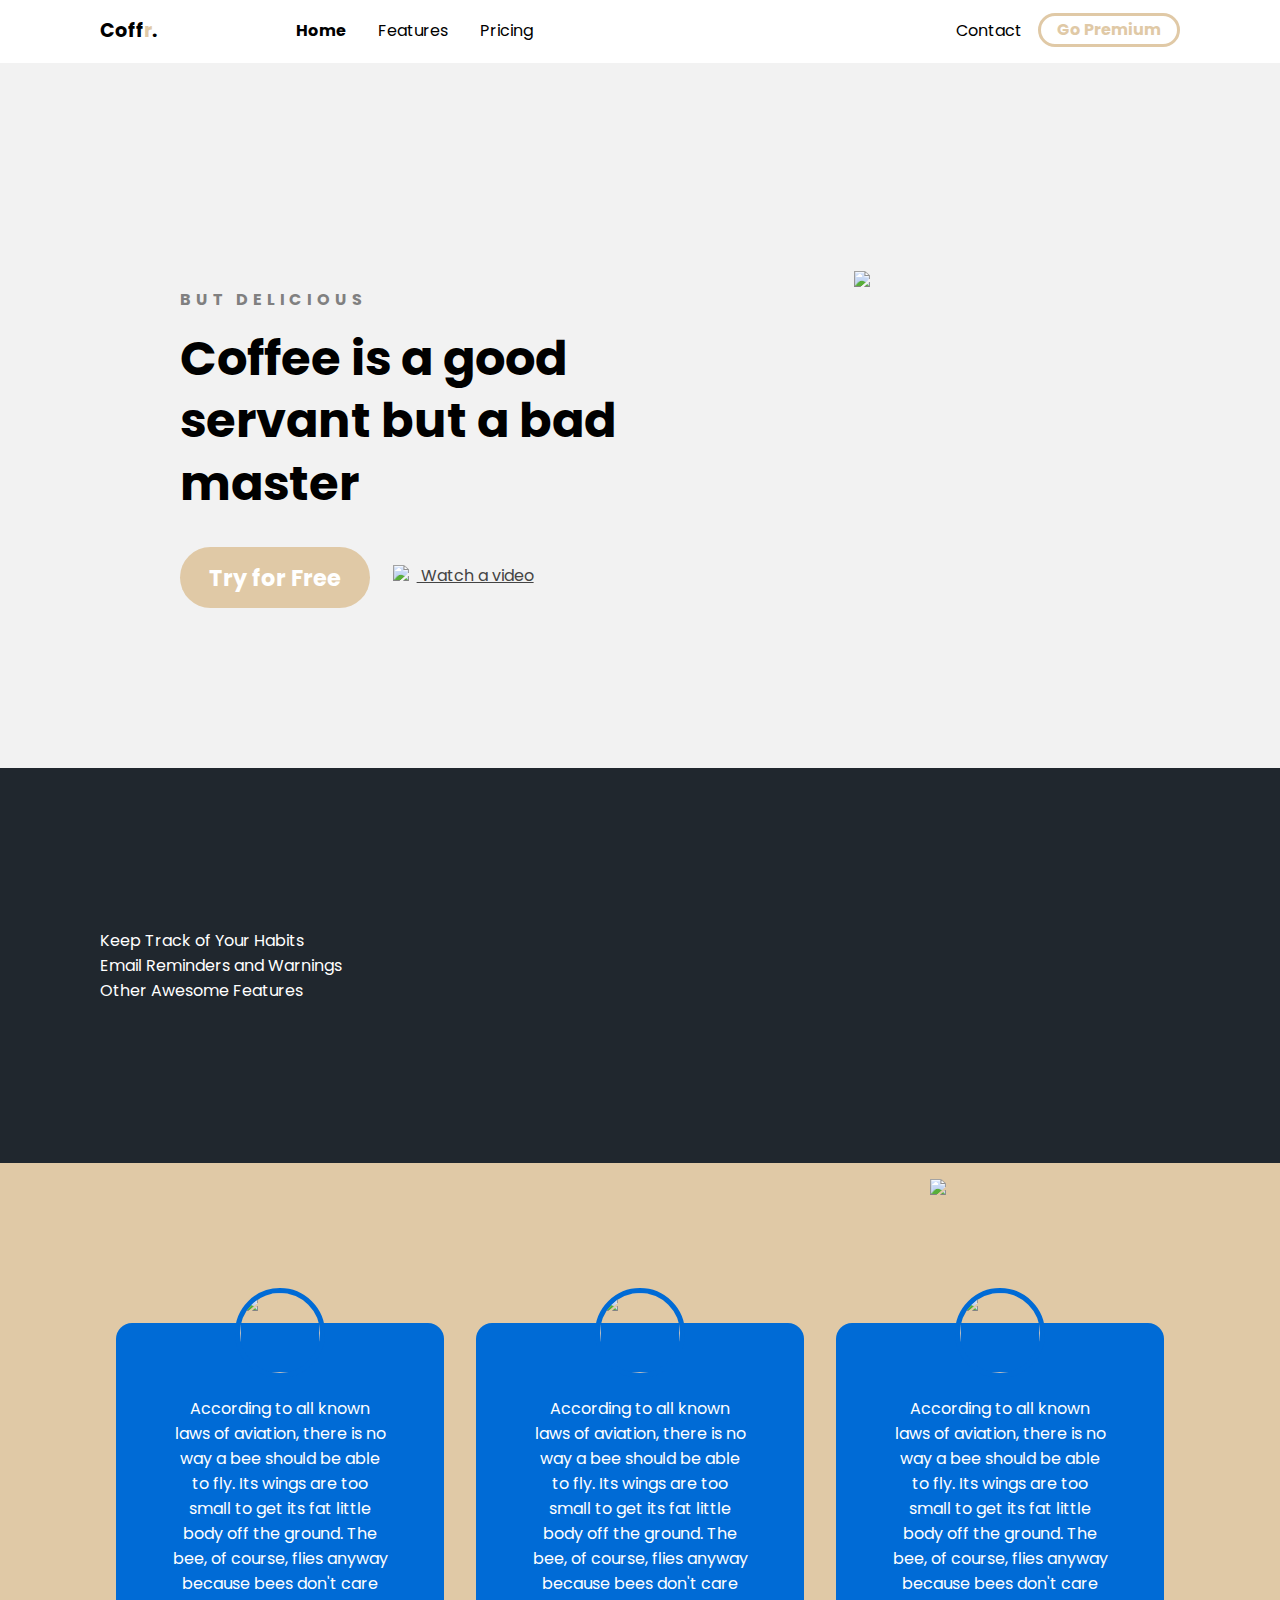
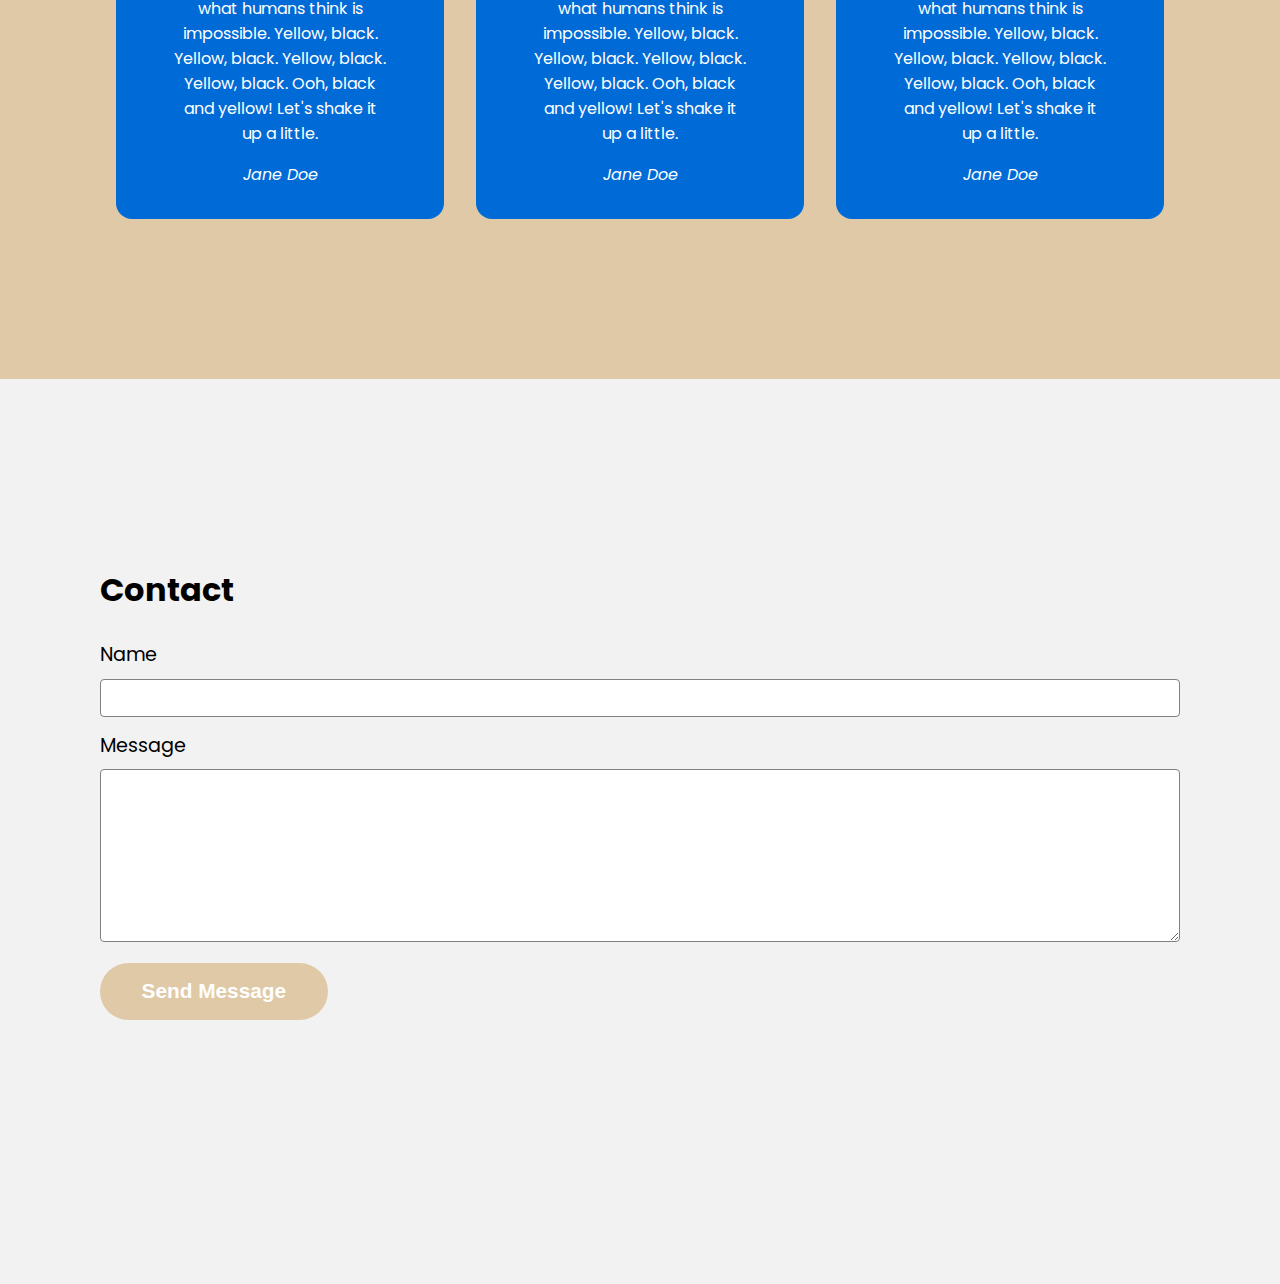
==== BasicShit/index.html @ c1d3ffc7 "Add files via upload" ====
<!DOCTYPE html>
<html lang="en">
<head>
    <link rel="stylesheet" href="css/styles.css">
    <title>Coffr.</title>
</head>
<body>
    <div class="navbar">
        <div class="container">
            <a class="logo" href="#"> Coff<span>r</span>. </a>
            
            <img class="mobile-menu" id="mobile-cta" src="file:///Users/veronikacierna/Desktop/Samuel/frontend/BasicShit/images/menu.svg">

            <nav>
                <img class="mobile-menu-exit" id="mobile-exit" src="file:///Users/veronikacierna/Desktop/Samuel/frontend/BasicShit/images/exit.svg">

                <ul class="primary-nav">
                    <li class="current"><a href="#">Home</a></li>
                    <li><a href="#">Features</a></li>
                    <li><a href="file:///Users/veronikacierna/Desktop/Samuel/frontend/BasicShit/pricing.html">Pricing</a></li>
                </ul>

                <ul class="secondary-nav"> 
                    <li><a href="#">Contact</a></li>
                    <li class="go-premium-cta"><a href="file:///Users/veronikacierna/Desktop/Samuel/frontend/BasicShit/pricing.html">Go Premium</a></li>
                </ul>
            </nav>
        </div>
    </div>

    <section class="hero">
        <div class="container">
            <div class="left-col">
                <p class="subhead"> But delicious </p>
                <h1> Coffee is a good servant but a bad master  </h1>

                <div class="hero-cta">
                    <a href="#" class="primary-cta"> Try for Free </a>
                    <a href="#" class="watch-video-cta"> 
                        <img src="file:///Users/veronikacierna/Desktop/Samuel/frontend/BasicShit/images/watch.svg"> Watch a video 
                    </a>
                </div>
            </div>

            <img src="file:///Users/veronikacierna/Desktop/Samuel/frontend/BasicShit/images/illustration.svg" class="hero-img">
        </div>
    </section>

    <section class="features-section">
        <div class="container">
            <ul>
                <li>Keep Track of Your Habits</li>
                <li>Email Reminders and Warnings</li>
                <li>Other Awesome Features</li>
            </ul>

            <img src="file:///Users/veronikacierna/Desktop/Samuel/frontend/BasicShit/images/a-person-with-depression-drinking-a-coffee-with-caffeine-in-it.jpg" alt=" ">
        </div>
    </section>

    <section class="testimonials-section">
        <div class="container">
            <ul>
                <li>
                    <img src="file:///Users/veronikacierna/Desktop/Samuel/frontend/BasicShit/images/person.jpg" alt="">

                    <blockquote>According to all known laws of aviation,     there is no way a bee should be able to fly.     Its wings are too small to get its fat little body off the ground.     The bee, of course, flies anyway     because bees don't care what humans think is impossible.     Yellow, black. Yellow, black. Yellow, black. Yellow, black.     Ooh, black and yellow! Let's shake it up a little.    </blockquote>
                    <cite>Jane Doe</cite>
                </li>
                
                <li>
                    <img src="file:///Users/veronikacierna/Desktop/Samuel/frontend/BasicShit/images/person.jpg" alt="">

                    <blockquote>According to all known laws of aviation,     there is no way a bee should be able to fly.     Its wings are too small to get its fat little body off the ground.     The bee, of course, flies anyway     because bees don't care what humans think is impossible.     Yellow, black. Yellow, black. Yellow, black. Yellow, black.     Ooh, black and yellow! Let's shake it up a little.    </blockquote>
                    <cite>Jane Doe</cite>
                </li>

                <li>
                    <img src="file:///Users/veronikacierna/Desktop/Samuel/frontend/BasicShit/images/person.jpg" alt="">

                    <blockquote>According to all known laws of aviation,     there is no way a bee should be able to fly.     Its wings are too small to get its fat little body off the ground.     The bee, of course, flies anyway     because bees don't care what humans think is impossible.     Yellow, black. Yellow, black. Yellow, black. Yellow, black.     Ooh, black and yellow! Let's shake it up a little.    </blockquote>
                    <cite>Jane Doe</cite>
                </li>
            </ul>
        </div>
    </section>

    <section class="contact">
        <div class="container">
            <div class="contact-left">
                <h2>Contact</h2>

                <form action="">
                    <label for="name">Name</label>
                    <input type="text" id="name" name="name">

                    <label for="message">Message</label>
                    <textarea name="message" id="message" cols="30" rows="10"></textarea>

                    <input type="submit" class="send-message-cta" value="Send Message">
                </form>
            </div>


            
        </div>
    </section>
</body>
</html>
---- BasicShit/css/styles.css ----
@import url("https://fonts.googleapis.com/css2?family=Poppins:wght@400;700&display=swap");
:root {
  --primary-color: #e0c9a6 ;
}

body {
  background: #F2F2F2;
  margin: 0;
  font-family: 'Poppins';
}

.navbar {
  background: white;
  padding: 1em;
}

.navbar .logo {
  text-decoration: none;
  font-weight: bold;
  color: black;
  font-size: 1.2em;
}

.navbar .logo span {
  color: var(--primary-color);
}

.navbar nav {
  display: none;
}

.navbar .container {
  display: -webkit-box;
  display: -ms-flexbox;
  display: flex;
  place-content: space-between;
}

.navbar .mobile-menu {
  cursor: pointer;
}

a {
  color: #444444;
}

ul {
  list-style-type: none;
  margin: 0;
  padding: 0;
}

section {
  padding: 5em 2em;
}

.hero {
  text-align: center;
}

.left-col .subhead {
  text-transform: uppercase;
  font-weight: bold;
  color: gray;
  letter-spacing: .3em;
}

.left-col h1 {
  font-size: 2.5em;
  line-height: 1.3em;
  margin-top: .2em;
}

.left-col .primary-cta {
  background: var(--primary-color);
  color: white;
  text-decoration: none;
  padding: .6em 1.3em;
  font-size: 1.4em;
  border-radius: 5em;
  font-weight: bold;
  display: inline-block;
}

.left-col .watch-video-cta {
  display: block;
  margin-top: 1em;
}

.left-col .watch-video-cta img {
  margin-right: .5em;
}

.hero-img {
  width: 70%;
  margin-top: 3em;
}

section.features-section {
  background: #20272E;
  color: white;
}

ul.features-list {
  margin: 0;
  padding-left: .1em;
  display: -ms-grid;
  display: grid;
  -ms-grid-columns: (minmax(19rem, 1fr))[auto-fit];
      grid-template-columns: repeat(auto-fit, minmax(19rem, 1fr));
}

ul.features-list li {
  font-size: 1.1em;
  margin-bottom: 1em;
  margin-left: 2em;
  position: relative;
}

ul.features-list li:before {
  content: '';
  left: -2em;
  position: absolute;
  width: 20px;
  height: 20px;
  background-image: url("../images/bullet.svg");
  background-size: contain;
  margin-right: .5em;
}

.features-section img {
  display: none;
}

.testimonials-section {
  background: var(--primary-color);
  color: white;
}

.testimonials-section li {
  background: #006BD6;
  text-align: center;
  padding: 2em 1em;
  width: 80%;
  margin: 0 auto 5em auto;
  border-radius: 1em;
}

.testimonials-section li img {
  width: 5em;
  height: 5em;
  border: 5px solid #006BD6;
  border-radius: 50%;
  margin-top: -4.5em;
}

h2 {
  font-size: 2em;
}

label {
  display: block;
  font-size: 1.2em;
  margin-bottom: .5em;
}

input, textarea {
  width: 100%;
  padding: .8em;
  margin-bottom: 1em;
  border-radius: .3em;
  border: 1px solid gray;
  -webkit-box-sizing: border-box;
          box-sizing: border-box;
}

input[type="submit"] {
  background-color: var(--primary-color);
  color: white;
  font-weight: bold;
  font-size: 1.3em;
  border: none;
  margin-bottom: 5em;
  border-radius: 5em;
  display: inline-block;
  padding: .8em 2em;
  width: unset;
  cursor: pointer;
}

iframe {
  width: 100%;
  height: 300px;
}

nav.menu-btn {
  display: block;
}

nav {
  position: fixed;
  z-index: 999;
  width: 66%;
  right: 0;
  top: 0;
  background: #20272E;
  height: 100vh;
  padding: 1em;
}

nav ul.primary-nav {
  margin-top: 5em;
}

nav li a {
  color: white;
  text-decoration: none;
  display: block;
  padding: .5em;
  font-size: 1.3em;
  text-align: right;
}

nav li a:hover {
  font-weight: bold;
}

.mobile-menu-exit {
  float: right;
  margin: .5em;
  cursor: pointer;
}

@media only screen and (min-width: 768px) {
  .mobile-menu, .mobile-menu-exit {
    display: none;
  }
  .navbar .container {
    display: -ms-grid;
    display: grid;
    -ms-grid-columns: 180px auto;
        grid-template-columns: 180px auto;
    -webkit-box-pack: unset;
        -ms-flex-pack: unset;
            justify-content: unset;
  }
  .navbar nav {
    display: -webkit-box;
    display: -ms-flexbox;
    display: flex;
    -webkit-box-pack: justify;
        -ms-flex-pack: justify;
            justify-content: space-between;
    background: none;
    position: unset;
    height: auto;
    width: 100%;
    padding: 0;
  }
  .navbar nav ul {
    display: -webkit-box;
    display: -ms-flexbox;
    display: flex;
  }
  .navbar nav a {
    color: black;
    font-size: 1em;
    padding: .1em 1em;
  }
  .navbar nav ul.primary-nav {
    margin: 0;
  }
  .navbar nav li.current a {
    font-weight: bold;
  }
  .navbar nav li.go-premium-cta a {
    color: var(--primary-color);
    border: 3px solid var(--primary-color);
    font-weight: bold;
    border-radius: 5em;
    margin-top: -.2em;
  }
  .navbar nav li.go-premium-cta a:hover {
    background: var(--primary-color);
    color: white;
  }
}

@media only screen and (min-width: 1080px) {
  .container {
    width: 1080px;
    margin: 0 auto;
  }
  section {
    padding: 10em 4em;
  }
  .hero .container {
    display: -webkit-box;
    display: -ms-flexbox;
    display: flex;
    -webkit-box-pack: justify;
        -ms-flex-pack: justify;
            justify-content: space-between;
    text-align: left;
  }
  .hero .container .left-col {
    margin: 3em 3em 0 5em;
  }
  .hero .container .left-col h1 {
    font-size: 3em;
    width: 90%;
  }
  .hero-img {
    width: 30%;
    margin-right: 8em;
  }
  .hero-cta {
    display: -webkit-box;
    display: -ms-flexbox;
    display: flex;
  }
  .primary-cta {
    margin-right: 1em;
  }
  ul.features-list {
    display: block;
    margin-left: 5em;
  }
  ul.features-list li {
    font-size: 1.4em;
  }
  ul.features-list li:before {
    width: 30px;
    height: 30px;
  }
  .features-section {
    position: relative;
  }
  .features-section img {
    display: block;
    position: absolute;
    right: 0;
    width: 350px;
    bottom: -2em;
  }
  .testimonials-section ul {
    display: -webkit-box;
    display: -ms-flexbox;
    display: flex;
  }
  .testimonials-section ul li {
    margin: 0 1em;
  }
  .contact-section {
    position: relative;
  }
  .contact-section .container {
    display: -webkit-box;
    display: -ms-flexbox;
    display: flex;
  }
  .contact-right {
    position: absolute;
    right: 0;
    top: 0;
    width: 45%;
    height: 100%;
  }
  .contact-right iframe {
    height: 100%;
  }
}

.pricing {
  color: white;
}

.pricing li {
  background: var(--primary-color);
  text-align: center;
  padding: 2em 1em;
  width: 80%;
  margin: 0 auto 5em auto;
  border-radius: 1em;
}

.pricing li a {
  color: white;
  text-decoration: none;
  display: block;
  font-size: 1.3em;
  text-align: center;
}

.pricing li a:hover {
  font-weight: bold;
}

.pricing li img {
  width: 5em;
  height: 5em;
  border: 5px solid var(--primary-color);
  border-radius: 50%;
  margin-top: -4.5em;
}

.pricing ul {
  display: -webkit-box;
  display: -ms-flexbox;
  display: flex;
}

.pricing ul li {
  margin: 0 1em;
}

.blacktext {
  color: black;
}

@media only screen and (min-width: 1450px) {
  .features-section:before {
    content: '';
    position: absolute;
    width: 10%;
    height: 20em;
    background: var(--primary-color);
    left: 0;
    top: -4em;
  }
  .features-section:after {
    content: '';
    position: absolute;
    width: 200px;
    height: 20em;
    background: url("../images/dots.svg") no-repeat;
    left: 4.5em;
    top: 2em;
  }
}
/*# sourceMappingURL=styles.css.map */
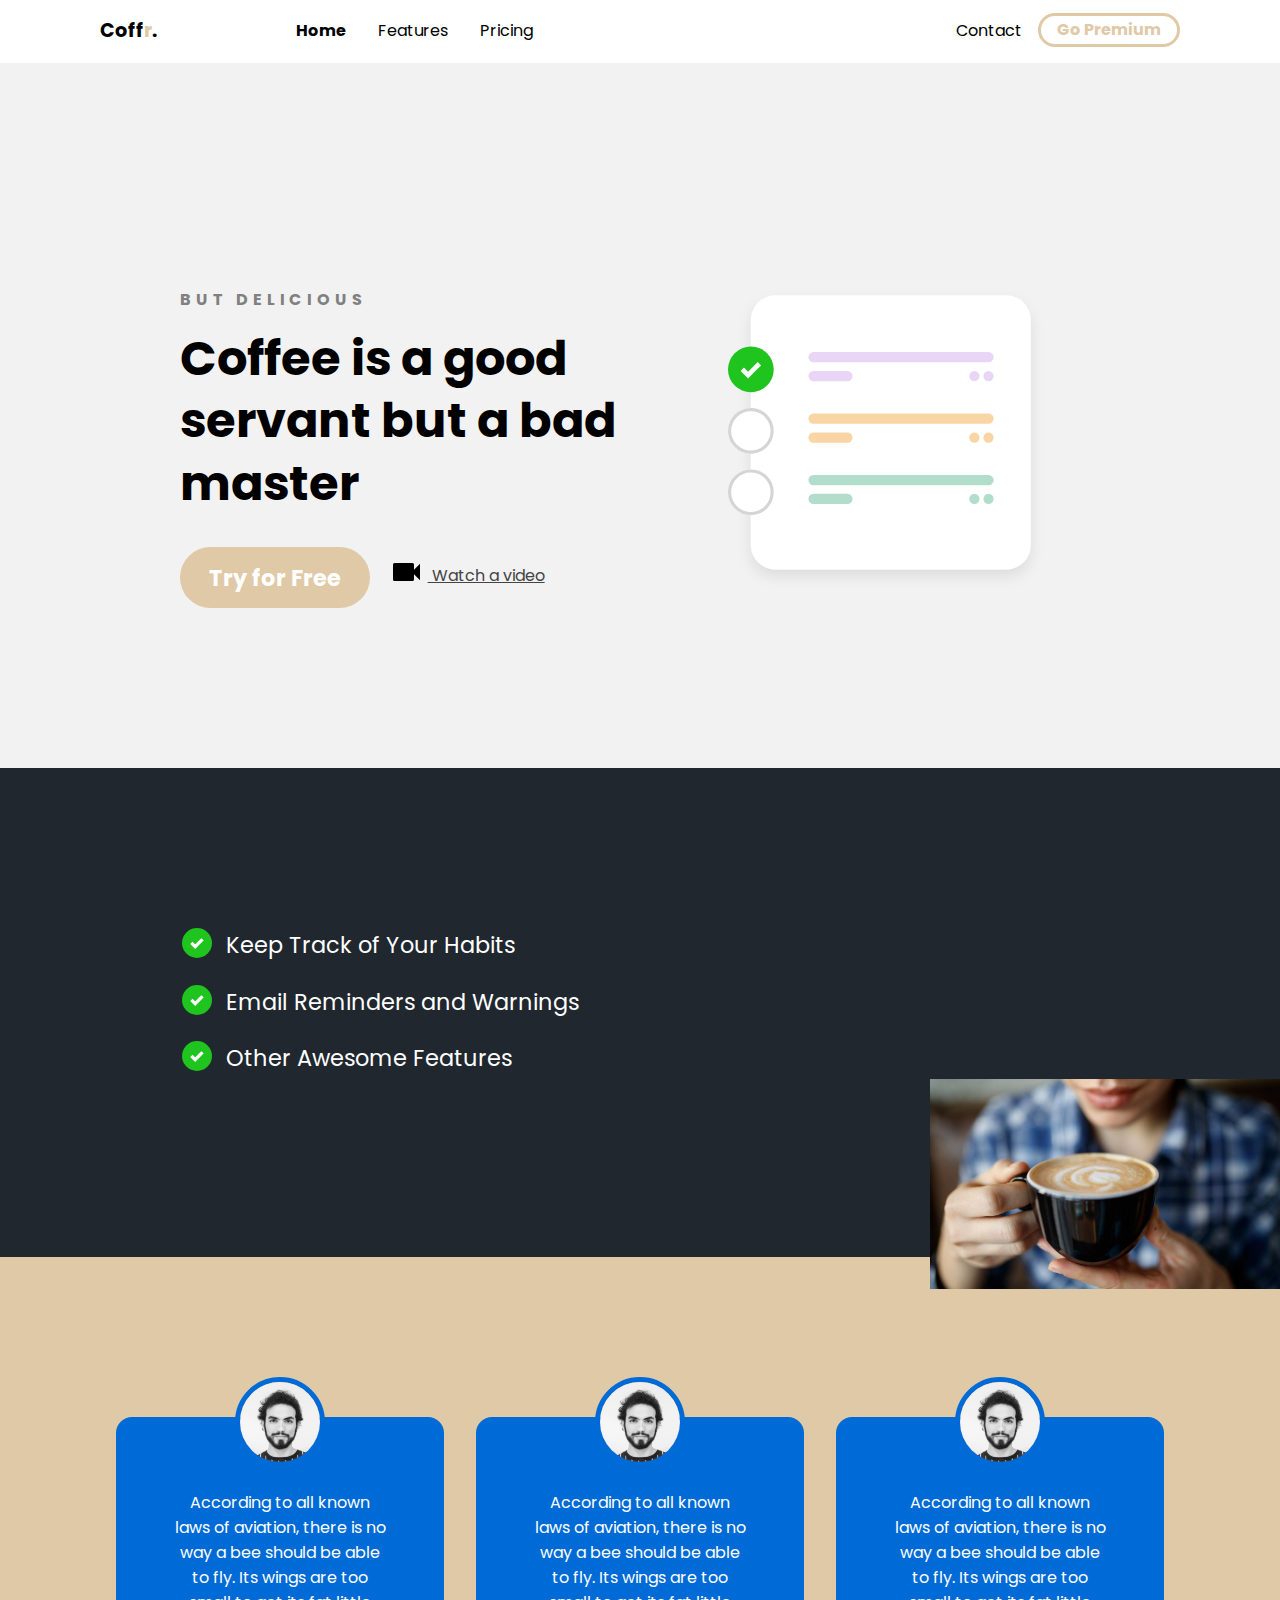
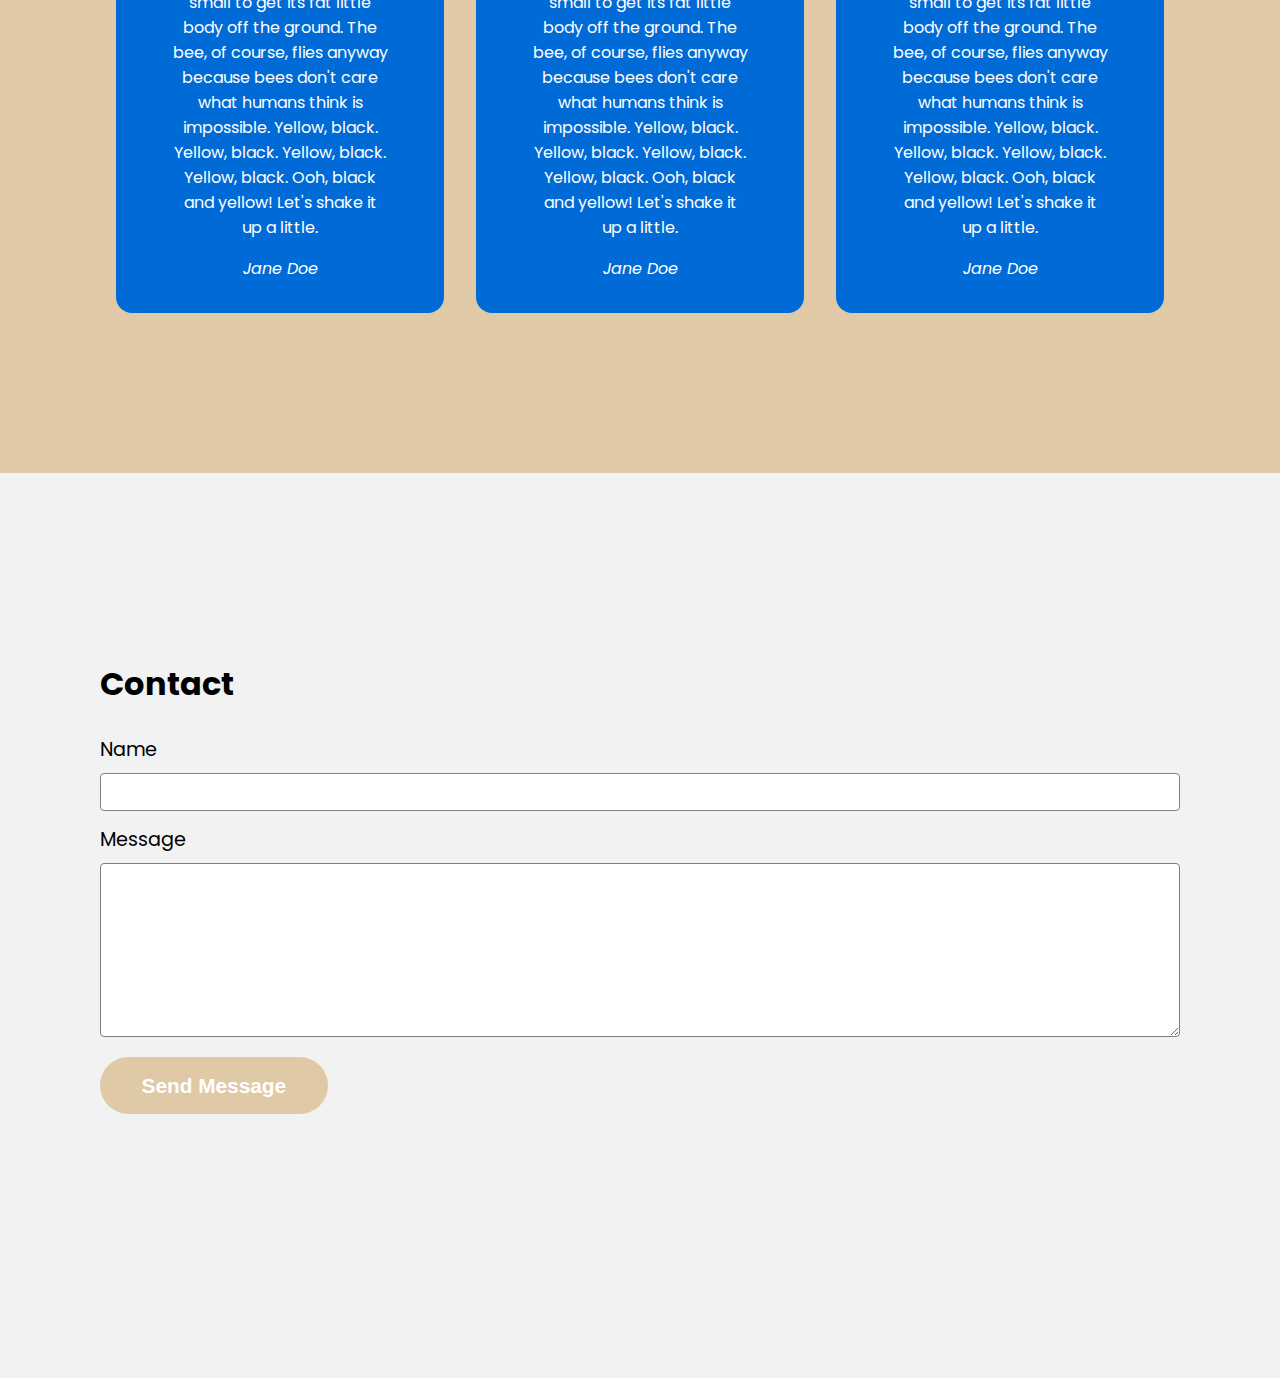
==== commit 3c9f486a: "Add files via upload" ====
--- a/BasicShit/index.html
+++ b/BasicShit/index.html
@@ -9,20 +9,20 @@
         <div class="container">
             <a class="logo" href="#"> Coff<span>r</span>. </a>
             
-            <img class="mobile-menu" id="mobile-cta" src="file:///Users/veronikacierna/Desktop/Samuel/frontend/BasicShit/images/menu.svg">
+            <img class="mobile-menu" id="mobile-cta" src="images/menu.svg">
 
             <nav>
-                <img class="mobile-menu-exit" id="mobile-exit" src="file:///Users/veronikacierna/Desktop/Samuel/frontend/BasicShit/images/exit.svg">
+                <img class="mobile-menu-exit" id="mobile-exit" src="images/exit.svg">
 
                 <ul class="primary-nav">
                     <li class="current"><a href="#">Home</a></li>
                     <li><a href="#">Features</a></li>
-                    <li><a href="file:///Users/veronikacierna/Desktop/Samuel/frontend/BasicShit/pricing.html">Pricing</a></li>
+                    <li><a href="pricing.html">Pricing</a></li>
                 </ul>
 
                 <ul class="secondary-nav"> 
                     <li><a href="#">Contact</a></li>
-                    <li class="go-premium-cta"><a href="file:///Users/veronikacierna/Desktop/Samuel/frontend/BasicShit/pricing.html">Go Premium</a></li>
+                    <li class="go-premium-cta"><a href="pricing.html">Go Premium</a></li>
                 </ul>
             </nav>
         </div>
@@ -37,24 +37,24 @@
                 <div class="hero-cta">
                     <a href="#" class="primary-cta"> Try for Free </a>
                     <a href="#" class="watch-video-cta"> 
-                        <img src="file:///Users/veronikacierna/Desktop/Samuel/frontend/BasicShit/images/watch.svg"> Watch a video 
+                        <img src="images/watch.svg"> Watch a video 
                     </a>
                 </div>
             </div>
 
-            <img src="file:///Users/veronikacierna/Desktop/Samuel/frontend/BasicShit/images/illustration.svg" class="hero-img">
+            <img src="images/illustration.svg" class="hero-img">
         </div>
     </section>
 
     <section class="features-section">
         <div class="container">
-            <ul>
+            <ul class="features-list">
                 <li>Keep Track of Your Habits</li>
                 <li>Email Reminders and Warnings</li>
                 <li>Other Awesome Features</li>
             </ul>
 
-            <img src="file:///Users/veronikacierna/Desktop/Samuel/frontend/BasicShit/images/a-person-with-depression-drinking-a-coffee-with-caffeine-in-it.jpg" alt=" ">
+            <img src="images/a-person-with-depression-drinking-a-coffee-with-caffeine-in-it.jpg" alt=" ">
         </div>
     </section>
 
@@ -62,21 +62,21 @@
         <div class="container">
             <ul>
                 <li>
-                    <img src="file:///Users/veronikacierna/Desktop/Samuel/frontend/BasicShit/images/person.jpg" alt="">
+                    <img src="images/person.jpg" alt="">
 
                     <blockquote>According to all known laws of aviation,     there is no way a bee should be able to fly.     Its wings are too small to get its fat little body off the ground.     The bee, of course, flies anyway     because bees don't care what humans think is impossible.     Yellow, black. Yellow, black. Yellow, black. Yellow, black.     Ooh, black and yellow! Let's shake it up a little.    </blockquote>
                     <cite>Jane Doe</cite>
                 </li>
                 
                 <li>
-                    <img src="file:///Users/veronikacierna/Desktop/Samuel/frontend/BasicShit/images/person.jpg" alt="">
+                    <img src="images/person.jpg" alt="">
 
                     <blockquote>According to all known laws of aviation,     there is no way a bee should be able to fly.     Its wings are too small to get its fat little body off the ground.     The bee, of course, flies anyway     because bees don't care what humans think is impossible.     Yellow, black. Yellow, black. Yellow, black. Yellow, black.     Ooh, black and yellow! Let's shake it up a little.    </blockquote>
                     <cite>Jane Doe</cite>
                 </li>
 
                 <li>
-                    <img src="file:///Users/veronikacierna/Desktop/Samuel/frontend/BasicShit/images/person.jpg" alt="">
+                    <img src="images/person.jpg" alt="">
 
                     <blockquote>According to all known laws of aviation,     there is no way a bee should be able to fly.     Its wings are too small to get its fat little body off the ground.     The bee, of course, flies anyway     because bees don't care what humans think is impossible.     Yellow, black. Yellow, black. Yellow, black. Yellow, black.     Ooh, black and yellow! Let's shake it up a little.    </blockquote>
                     <cite>Jane Doe</cite>
--- a/BasicShit/css/styles.css
+++ b/BasicShit/css/styles.css
@@ -415,7 +415,33 @@
 }
 
 .blacktext {
+  margin-top: 0;
+  margin-bottom: 10px;
+  font-size: 4em;
   color: black;
+}
+
+.create-account-css {
+  display: -webkit-box;
+  display: -ms-flexbox;
+  display: flex;
+  background-color: white;
+}
+
+.create-account-css h1 {
+  margin-left: 105px;
+}
+
+.email-account-css {
+  width: 100px;
+  height: 100px;
+  margin: 0 auto 5em auto;
+  margin: 0 1em;
+  padding: 2em 1em;
+}
+
+.email-account-css div {
+  background-color: var(--primary-color);
 }
 
 @media only screen and (min-width: 1450px) {
